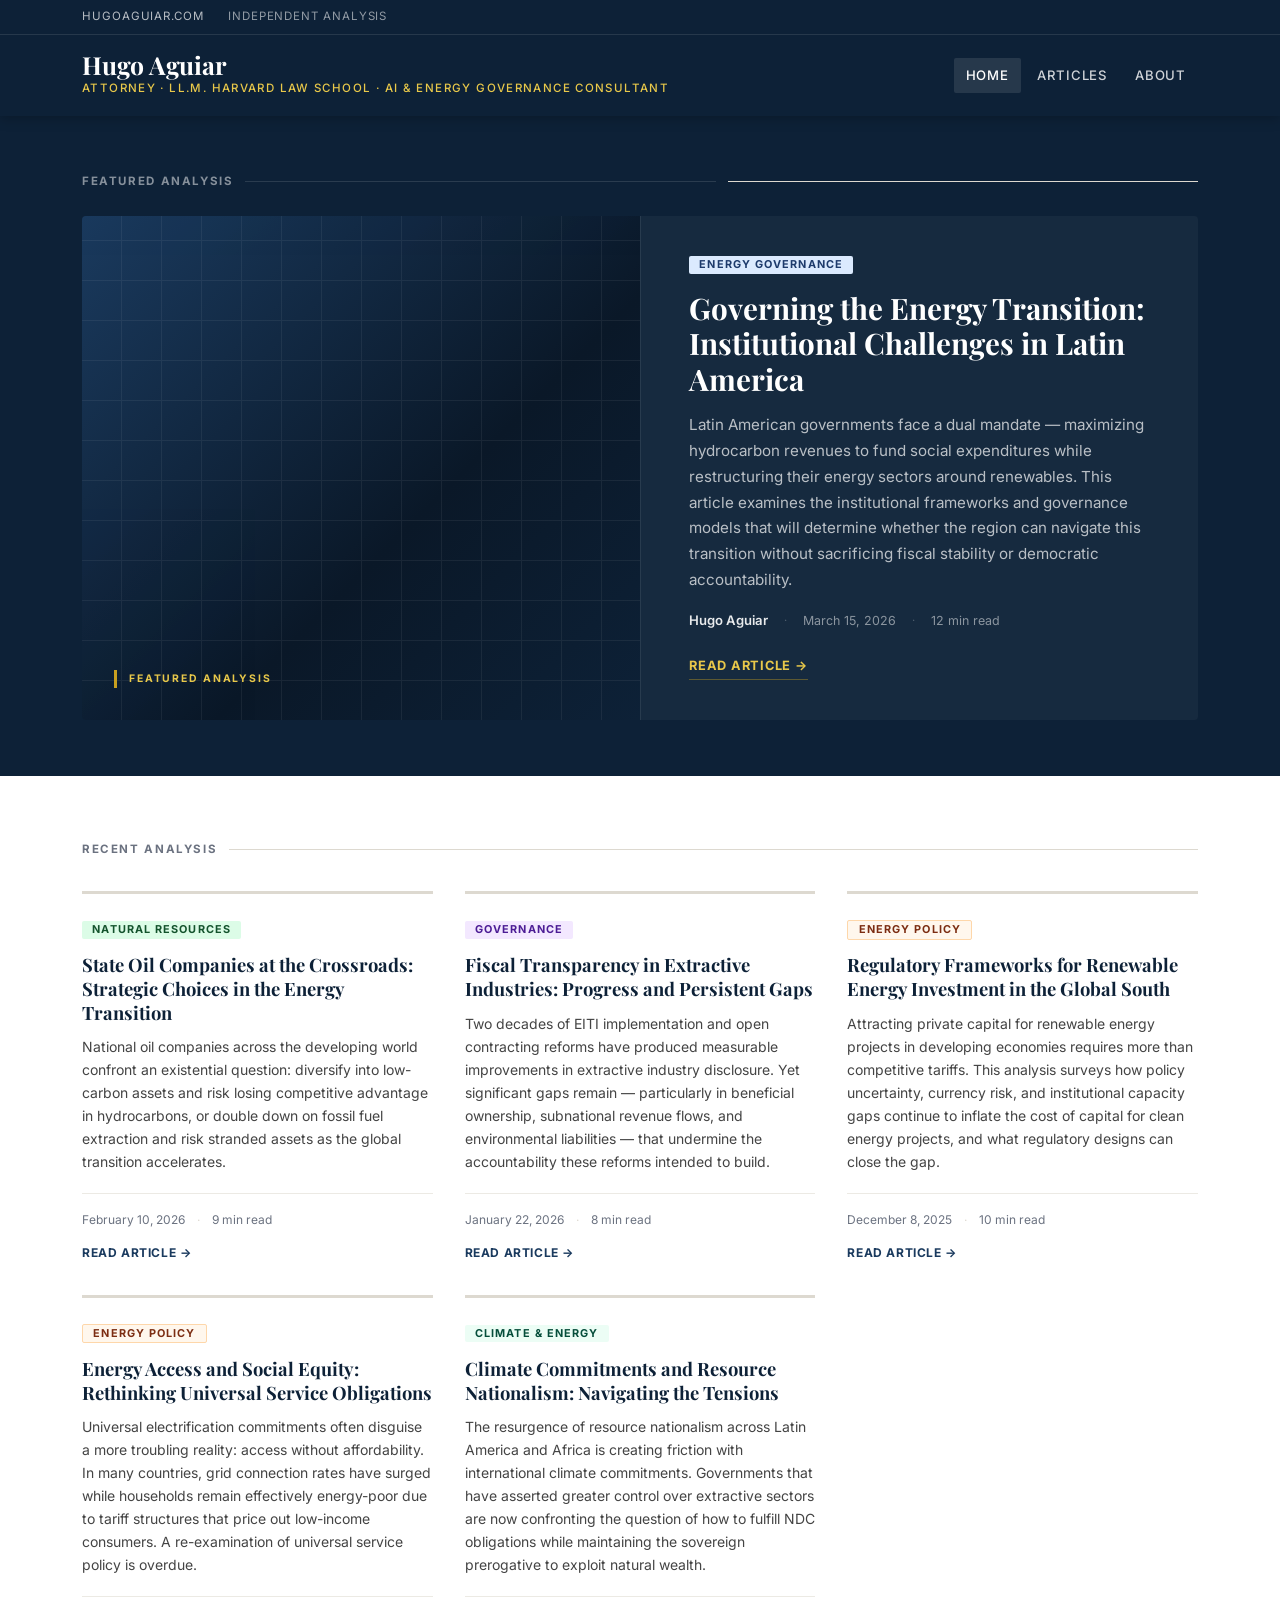
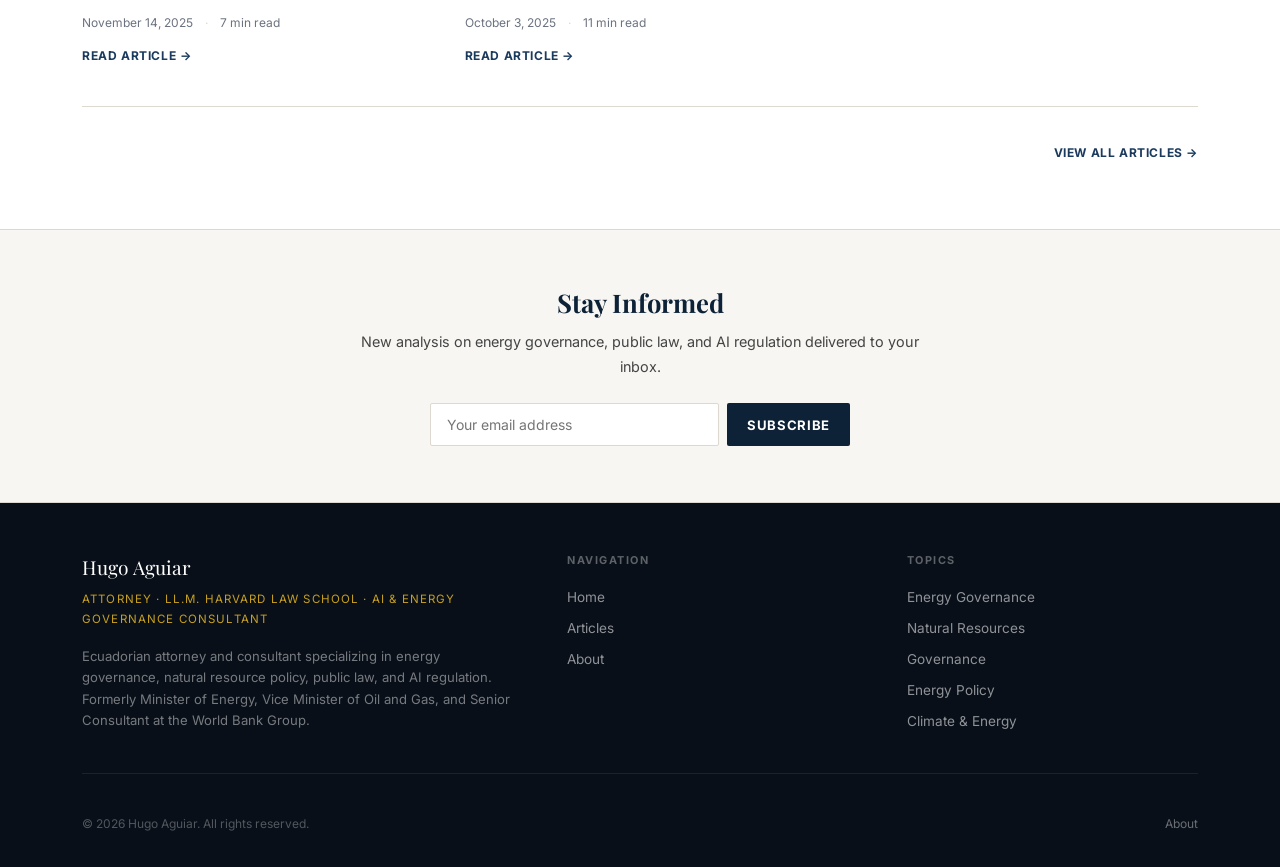
==== index.html @ 031a2bda "Initial publish: Hugo Aguiar policy & energy governance blog Static site with homepage, articles lis" ====
<!DOCTYPE html>
<html lang="en">
<head>
  <meta charset="UTF-8">
  <meta name="viewport" content="width=device-width, initial-scale=1.0">
  <meta name="description" content="Hugo Aguiar — Ecuadorian attorney and consultant specializing in energy governance, natural resource policy, public law, and AI regulation. LL.M. Harvard Law School. Formerly Minister of Energy of Ecuador and Senior Consultant at the World Bank Group.">
  <meta name="author" content="Hugo Aguiar">

  <!-- Open Graph -->
  <meta property="og:title" content="Hugo Aguiar — Attorney | AI & Energy Governance Consultant">
  <meta property="og:description" content="Research and analysis on energy governance, natural resource policy, public law, and AI regulation.">
  <meta property="og:type" content="website">

  <title>Hugo Aguiar — Attorney | AI &amp; Energy Governance Consultant</title>

  <!-- Fonts -->
  <link rel="preconnect" href="https://fonts.googleapis.com">
  <link rel="preconnect" href="https://fonts.gstatic.com" crossorigin>
  <link href="https://fonts.googleapis.com/css2?family=Playfair+Display:ital,wght@0,400;0,700;1,400&family=Inter:wght@400;500;600;700&display=swap" rel="stylesheet">

  <link rel="stylesheet" href="css/style.css">
</head>
<body>

  <a href="#main-content" class="skip-link">Skip to main content</a>

  <!-- ======================================================
       HEADER
       ====================================================== -->
  <header class="site-header" role="banner">

    <div class="header-topbar">
      <div class="container">
        <div class="topbar-left">
          <span class="topbar-domain">hugoaguiar.com</span>
          <span>Independent Analysis</span>
        </div>
      </div>
    </div>

    <div class="header-main">
      <div class="container">
        <div class="site-branding">
          <a href="index.html" class="site-name">Hugo Aguiar</a>
          <span class="site-tagline">Attorney · LL.M. Harvard Law School · AI &amp; Energy Governance Consultant</span>
        </div>

        <button class="menu-toggle" aria-label="Open menu" aria-expanded="false">
          <span></span><span></span><span></span>
        </button>

        <nav class="main-nav" role="navigation" aria-label="Main navigation">
          <a href="index.html" class="active" aria-current="page">Home</a>
          <a href="articles.html">Articles</a>
          <a href="about.html">About</a>
        </nav>
      </div>
    </div>

  </header>

  <!-- ======================================================
       MAIN CONTENT
       ====================================================== -->
  <main id="main-content">

    <!-- Featured Article -->
    <section class="featured-section" aria-label="Featured analysis">
      <div class="container">

        <div class="section-eyebrow" style="margin-bottom: 1.5rem;">
          <span class="section-label" style="color: rgba(255,255,255,0.5);">Featured Analysis</span>
          <span style="flex:1; height:1px; background: rgba(255,255,255,0.12); display:block;"></span>
        </div>

        <div id="featured-article-slot"></div>

      </div>
    </section>

    <!-- Recent Articles -->
    <section class="recent-section" aria-label="Recent analysis">
      <div class="container">

        <div class="section-eyebrow">
          <span class="section-label">Recent Analysis</span>
        </div>

        <div class="articles-grid" id="recent-articles-slot"></div>

        <div style="text-align: right; margin-top: 2.5rem; padding-top: 1.5rem; border-top: 1px solid var(--border);">
          <a href="articles.html" class="card-read-more">View all articles →</a>
        </div>

      </div>
    </section>

    <!-- CTA -->
    <section class="cta-section" aria-label="Newsletter subscription">
      <div class="container">
        <div class="cta-inner">
          <h2>Stay Informed</h2>
          <p>New analysis on energy governance, public law, and AI regulation delivered to your inbox.</p>
          <form class="cta-form" id="cta-form" novalidate aria-label="Subscribe">
            <input
              type="email"
              class="cta-input"
              placeholder="Your email address"
              required
              autocomplete="email"
            >
            <button type="submit" class="cta-submit">Subscribe</button>
          </form>
        </div>
      </div>
    </section>

  </main>

  <!-- ======================================================
       FOOTER
       ====================================================== -->
  <footer class="site-footer" role="contentinfo">
    <div class="container">
      <div class="footer-grid">

        <div>
          <div class="footer-brand-name">Hugo Aguiar</div>
          <div class="footer-brand-tagline">Attorney · LL.M. Harvard Law School · AI &amp; Energy Governance Consultant</div>
          <p class="footer-brand-desc">
            Ecuadorian attorney and consultant specializing in energy governance, natural resource policy, public law, and AI regulation. Formerly Minister of Energy, Vice Minister of Oil and Gas, and Senior Consultant at the World Bank Group.
          </p>
        </div>

        <div>
          <div class="footer-col-title">Navigation</div>
          <nav class="footer-links" aria-label="Footer navigation">
            <a href="index.html">Home</a>
            <a href="articles.html">Articles</a>
            <a href="about.html">About</a>
          </nav>
        </div>

        <div>
          <div class="footer-col-title">Topics</div>
          <nav class="footer-links" aria-label="Topic links">
            <a href="articles.html">Energy Governance</a>
            <a href="articles.html">Natural Resources</a>
            <a href="articles.html">Governance</a>
            <a href="articles.html">Energy Policy</a>
            <a href="articles.html">Climate &amp; Energy</a>
          </nav>
        </div>

      </div>

      <div class="footer-bottom">
        <span>© 2026 Hugo Aguiar. All rights reserved.</span>
        <span><a href="about.html">About</a></span>
      </div>
    </div>
  </footer>

  <script src="js/main.js"></script>
</body>
</html>
---- css/style.css ----
/* ============================================================
   HUGO AGUIAR — Policy & Energy Governance
   Stylesheet — Think Tank Publication Style
   ============================================================ */

/* ---- Google Fonts are loaded in HTML ---- */

/* ---- Custom Properties ---- */
:root {
  --navy:         #0d2137;
  --navy-mid:     #1a3a5e;
  --navy-light:   #2a5080;
  --gold:         #c8a020;
  --gold-light:   #e8c84a;
  --text:         #1c1c1c;
  --text-mid:     #444;
  --text-light:   #6b7280;
  --bg:           #ffffff;
  --bg-warm:      #f7f6f2;
  --bg-pale:      #f0ede6;
  --border:       #ddd9d0;
  --border-light: #eceae4;

  --font-serif: 'Playfair Display', Georgia, 'Times New Roman', serif;
  --font-sans:  'Inter', -apple-system, BlinkMacSystemFont, 'Segoe UI', Helvetica, Arial, sans-serif;

  --max-w:   1180px;
  --r:       2px;
  --trans:   0.2s ease;
}

/* ---- Reset ---- */
*, *::before, *::after { box-sizing: border-box; margin: 0; padding: 0; }
html { font-size: 16px; scroll-behavior: smooth; -webkit-text-size-adjust: 100%; }
img, video { max-width: 100%; display: block; }
a { color: inherit; text-decoration: none; }
button { cursor: pointer; border: none; background: none; font: inherit; }
ul, ol { list-style: none; }

/* ---- Base Typography ---- */
body {
  font-family: var(--font-sans);
  font-size: 1rem;
  line-height: 1.7;
  color: var(--text);
  background: var(--bg);
}

h1, h2, h3, h4, h5 {
  font-family: var(--font-serif);
  line-height: 1.25;
  color: var(--navy);
  font-weight: 700;
}

p { margin-bottom: 1em; }
p:last-child { margin-bottom: 0; }

/* ---- Layout ---- */
.container {
  max-width: var(--max-w);
  margin-inline: auto;
  padding-inline: 2rem;
}

/* ---- Skip Link ---- */
.skip-link {
  position: absolute;
  top: -999px;
  left: 0;
  padding: 0.5rem 1rem;
  background: var(--gold);
  color: var(--navy);
  font-weight: 700;
  z-index: 9999;
}
.skip-link:focus { top: 0; }


/* ============================================================
   HEADER
   ============================================================ */

.site-header {
  background: var(--navy);
  color: #fff;
  position: sticky;
  top: 0;
  z-index: 100;
  box-shadow: 0 2px 12px rgba(0,0,0,0.25);
}

/* -- top bar -- */
.header-topbar {
  border-bottom: 1px solid rgba(255,255,255,0.1);
  padding: 0.45rem 0;
  font-size: 0.72rem;
  letter-spacing: 0.08em;
  text-transform: uppercase;
  color: rgba(255,255,255,0.55);
}

.header-topbar .container {
  display: flex;
  align-items: center;
  justify-content: space-between;
  gap: 1rem;
}

.topbar-left { display: flex; align-items: center; gap: 1.5rem; }

.topbar-domain { color: rgba(255,255,255,0.7); }

/* -- main header row -- */
.header-main {
  padding: 1.1rem 0;
}

.header-main .container {
  display: flex;
  align-items: center;
  justify-content: space-between;
  gap: 2rem;
}

.site-branding {
  display: flex;
  flex-direction: column;
  gap: 0.1rem;
}

.site-name {
  font-family: var(--font-serif);
  font-size: 1.55rem;
  font-weight: 700;
  color: #fff;
  letter-spacing: -0.01em;
  line-height: 1;
}

.site-tagline {
  font-size: 0.72rem;
  letter-spacing: 0.12em;
  text-transform: uppercase;
  color: var(--gold-light);
  font-weight: 500;
}

/* -- nav -- */
.main-nav { display: flex; align-items: center; gap: 0.25rem; }

.main-nav a {
  font-size: 0.82rem;
  font-weight: 500;
  letter-spacing: 0.06em;
  text-transform: uppercase;
  color: rgba(255,255,255,0.8);
  padding: 0.4rem 0.75rem;
  border-radius: var(--r);
  transition: color var(--trans), background var(--trans);
}

.main-nav a:hover,
.main-nav a.active {
  color: #fff;
  background: rgba(255,255,255,0.1);
}

/* -- language toggle -- */
.lang-toggle {
  display: flex;
  align-items: center;
  gap: 0.1rem;
  border: 1px solid rgba(255,255,255,0.25);
  border-radius: 20px;
  padding: 0.15rem 0.2rem;
}

.lang-btn {
  font-size: 0.72rem;
  font-weight: 600;
  letter-spacing: 0.06em;
  text-transform: uppercase;
  color: rgba(255,255,255,0.55);
  padding: 0.2rem 0.55rem;
  border-radius: 16px;
  transition: all var(--trans);
}

.lang-btn.active {
  background: var(--gold);
  color: var(--navy);
}

.lang-btn:hover:not(.active) {
  color: #fff;
}

/* -- mobile menu toggle -- */
.menu-toggle {
  display: none;
  flex-direction: column;
  gap: 4px;
  padding: 0.4rem;
}

.menu-toggle span {
  display: block;
  width: 22px;
  height: 2px;
  background: rgba(255,255,255,0.8);
  border-radius: 2px;
  transition: all var(--trans);
}

/* ============================================================
   CATEGORY BADGES
   ============================================================ */

.cat-badge {
  display: inline-block;
  font-size: 0.68rem;
  font-weight: 700;
  letter-spacing: 0.1em;
  text-transform: uppercase;
  padding: 0.22rem 0.65rem;
  border-radius: 2px;
  line-height: 1;
}

.cat-energy    { background: #dbeafe; color: #1d3a6b; }
.cat-resources { background: #dcfce7; color: #14532d; }
.cat-governance{ background: #f3e8ff; color: #4c1d95; }
.cat-policy    { background: #fff7ed; color: #7c2d12; border: 1px solid #fed7aa; }
.cat-climate   { background: #ecfdf5; color: #064e3b; }


/* ============================================================
   SECTION CHROME
   ============================================================ */

.section-eyebrow {
  display: flex;
  align-items: center;
  gap: 0.75rem;
  margin-bottom: 2rem;
}

.section-eyebrow::after {
  content: '';
  flex: 1;
  height: 1px;
  background: var(--border);
}

.section-label {
  font-size: 0.72rem;
  font-weight: 700;
  letter-spacing: 0.14em;
  text-transform: uppercase;
  color: var(--text-light);
}


/* ============================================================
   FEATURED ARTICLE — homepage hero
   ============================================================ */

.featured-section {
  background: var(--navy);
  color: #fff;
  padding: 3.5rem 0;
}

.featured-article {
  display: grid;
  grid-template-columns: 1fr 1fr;
  gap: 0;
  border-radius: 4px;
  overflow: hidden;
  min-height: 400px;
}

.featured-image {
  background: linear-gradient(135deg, #1a3a5e 0%, #0a1828 60%, #0d2137 100%);
  position: relative;
  min-height: 320px;
  display: flex;
  align-items: flex-end;
  padding: 2rem;
}

.featured-image-pattern {
  position: absolute;
  inset: 0;
  opacity: 0.06;
  background-image:
    repeating-linear-gradient(0deg, transparent, transparent 39px, rgba(255,255,255,1) 39px, rgba(255,255,255,1) 40px),
    repeating-linear-gradient(90deg, transparent, transparent 39px, rgba(255,255,255,1) 39px, rgba(255,255,255,1) 40px);
}

.featured-image-label {
  position: relative;
  z-index: 1;
  font-size: 0.65rem;
  font-weight: 700;
  letter-spacing: 0.18em;
  text-transform: uppercase;
  color: var(--gold-light);
  border-left: 3px solid var(--gold);
  padding-left: 0.75rem;
}

.featured-content {
  background: rgba(255,255,255,0.04);
  border-left: 1px solid rgba(255,255,255,0.08);
  padding: 2.5rem 3rem;
  display: flex;
  flex-direction: column;
  justify-content: center;
  gap: 1rem;
}

.featured-content .cat-badge {
  align-self: flex-start;
}

.featured-title {
  font-family: var(--font-serif);
  font-size: 1.85rem;
  color: #fff;
  line-height: 1.2;
  font-weight: 700;
}

.featured-title a {
  color: #fff;
  transition: color var(--trans);
}

.featured-title a:hover { color: var(--gold-light); }

.featured-excerpt {
  font-size: 0.95rem;
  color: rgba(255,255,255,0.7);
  line-height: 1.7;
  margin: 0;
}

.article-meta {
  display: flex;
  align-items: center;
  gap: 1rem;
  flex-wrap: wrap;
}

.meta-author {
  font-weight: 600;
  font-size: 0.82rem;
  color: rgba(255,255,255,0.9);
}

.meta-date,
.meta-read {
  font-size: 0.78rem;
  color: rgba(255,255,255,0.5);
}

.meta-sep {
  color: rgba(255,255,255,0.25);
  font-size: 0.7rem;
}

.btn-read {
  align-self: flex-start;
  margin-top: 0.5rem;
  display: inline-flex;
  align-items: center;
  gap: 0.5rem;
  font-size: 0.8rem;
  font-weight: 700;
  letter-spacing: 0.06em;
  text-transform: uppercase;
  color: var(--gold-light);
  border-bottom: 1px solid rgba(200,160,32,0.4);
  padding-bottom: 0.1rem;
  transition: all var(--trans);
}

.btn-read:hover {
  color: #fff;
  border-color: rgba(255,255,255,0.5);
  gap: 0.75rem;
}

/* ============================================================
   RECENT ARTICLES GRID — homepage
   ============================================================ */

.recent-section {
  padding: 4rem 0;
  background: var(--bg);
}

.articles-grid {
  display: grid;
  grid-template-columns: repeat(3, 1fr);
  gap: 2rem;
}

/* ---- Article Card ---- */
.article-card {
  display: flex;
  flex-direction: column;
  border-top: 3px solid var(--border);
  padding-top: 1.25rem;
  transition: border-color var(--trans);
}

.article-card:hover { border-top-color: var(--navy-mid); }

.card-category { margin-bottom: 0.75rem; }

.card-title {
  font-family: var(--font-serif);
  font-size: 1.15rem;
  font-weight: 700;
  line-height: 1.3;
  color: var(--navy);
  margin-bottom: 0.6rem;
  flex: 1;
}

.card-title a { color: inherit; transition: color var(--trans); }
.card-title a:hover { color: var(--navy-mid); }

.card-excerpt {
  font-size: 0.875rem;
  color: var(--text-mid);
  line-height: 1.65;
  margin-bottom: 1.25rem;
  flex: 1;
}

.card-meta {
  display: flex;
  align-items: center;
  gap: 0.75rem;
  font-size: 0.75rem;
  color: var(--text-light);
  margin-top: auto;
  padding-top: 1rem;
  border-top: 1px solid var(--border-light);
}

.card-meta-sep { color: var(--border); }

.card-read-more {
  display: inline-flex;
  align-items: center;
  gap: 0.3rem;
  font-size: 0.75rem;
  font-weight: 700;
  letter-spacing: 0.05em;
  text-transform: uppercase;
  color: var(--navy-mid);
  margin-top: 0.75rem;
  transition: gap var(--trans), color var(--trans);
}

.card-read-more:hover { color: var(--navy); gap: 0.5rem; }

/* ============================================================
   ARTICLES PAGE
   ============================================================ */

.page-header {
  background: var(--navy);
  color: #fff;
  padding: 3rem 0 2.5rem;
  border-bottom: 4px solid var(--gold);
}

.page-header h1 {
  font-family: var(--font-serif);
  font-size: 2.25rem;
  color: #fff;
  margin-bottom: 0.5rem;
}

.page-header-sub {
  font-size: 0.9rem;
  color: rgba(255,255,255,0.6);
}

/* -- Filters -- */
.filters-section {
  background: var(--bg-warm);
  border-bottom: 1px solid var(--border);
  padding: 1rem 0;
  position: sticky;
  top: 64px; /* header height approx */
  z-index: 50;
}

.filters-row {
  display: flex;
  align-items: center;
  gap: 0.5rem;
  flex-wrap: wrap;
}

.filter-label {
  font-size: 0.72rem;
  font-weight: 700;
  letter-spacing: 0.1em;
  text-transform: uppercase;
  color: var(--text-light);
  margin-right: 0.25rem;
}

.filter-btn {
  font-size: 0.75rem;
  font-weight: 600;
  padding: 0.3rem 0.85rem;
  border: 1px solid var(--border);
  border-radius: 20px;
  color: var(--text-mid);
  background: var(--bg);
  transition: all var(--trans);
}

.filter-btn:hover,
.filter-btn.active {
  background: var(--navy);
  border-color: var(--navy);
  color: #fff;
}

/* -- Full articles list -- */
.articles-list-section {
  padding: 3rem 0 5rem;
}

.articles-list {
  display: flex;
  flex-direction: column;
  gap: 0;
}

.article-list-item {
  display: grid;
  grid-template-columns: auto 1fr auto;
  gap: 1.5rem 2rem;
  padding: 2rem 0;
  border-bottom: 1px solid var(--border-light);
  align-items: start;
  transition: background var(--trans);
}

.article-list-item:first-child { border-top: 1px solid var(--border-light); }

.article-list-item:hover { background: var(--bg-warm); margin-inline: -1rem; padding-inline: 1rem; }

.list-item-num {
  font-size: 0.7rem;
  font-weight: 700;
  color: var(--border);
  padding-top: 0.2rem;
  min-width: 1.5rem;
  font-variant-numeric: tabular-nums;
}

.list-item-body { display: flex; flex-direction: column; gap: 0.5rem; }

.list-item-title {
  font-family: var(--font-serif);
  font-size: 1.25rem;
  font-weight: 700;
  color: var(--navy);
  line-height: 1.3;
}

.list-item-title a { color: inherit; transition: color var(--trans); }
.list-item-title a:hover { color: var(--navy-mid); }

.list-item-excerpt {
  font-size: 0.875rem;
  color: var(--text-mid);
  line-height: 1.6;
}

.list-item-meta {
  display: flex;
  align-items: center;
  gap: 0.75rem;
  font-size: 0.75rem;
  color: var(--text-light);
}

.list-item-action {
  display: flex;
  flex-direction: column;
  align-items: flex-end;
  gap: 0.5rem;
  padding-top: 0.2rem;
}

/* ============================================================
   ABOUT PAGE
   ============================================================ */

.about-section {
  padding: 4rem 0 5rem;
}

.about-grid {
  display: grid;
  grid-template-columns: 280px 1fr;
  gap: 4rem;
  align-items: start;
}

.about-sidebar {}

.about-photo-placeholder {
  width: 100%;
  aspect-ratio: 3/4;
  background: linear-gradient(145deg, var(--navy) 0%, var(--navy-mid) 100%);
  border-radius: var(--r);
  display: flex;
  align-items: flex-end;
  justify-content: center;
  padding: 1.5rem;
  margin-bottom: 1.5rem;
  position: relative;
  overflow: hidden;
}

.about-photo-placeholder::before {
  content: '';
  position: absolute;
  inset: 0;
  background-image: repeating-linear-gradient(
    45deg,
    transparent,
    transparent 10px,
    rgba(255,255,255,0.02) 10px,
    rgba(255,255,255,0.02) 11px
  );
}

.about-photo-initials {
  position: relative;
  font-family: var(--font-serif);
  font-size: 3rem;
  font-weight: 700;
  color: rgba(255,255,255,0.2);
  letter-spacing: 0.05em;
}

.about-contact-card {
  background: var(--bg-warm);
  border: 1px solid var(--border);
  border-radius: var(--r);
  padding: 1.25rem;
  font-size: 0.85rem;
}

.about-contact-card h4 {
  font-size: 0.7rem;
  letter-spacing: 0.1em;
  text-transform: uppercase;
  color: var(--text-light);
  font-family: var(--font-sans);
  font-weight: 700;
  margin-bottom: 1rem;
}

.contact-item {
  display: flex;
  align-items: flex-start;
  gap: 0.6rem;
  margin-bottom: 0.7rem;
  color: var(--text-mid);
  font-size: 0.82rem;
}

.contact-item:last-child { margin-bottom: 0; }

.contact-icon {
  color: var(--navy-light);
  flex-shrink: 0;
  margin-top: 0.1rem;
}

.about-main {}

.about-name {
  font-size: 2.5rem;
  margin-bottom: 0.25rem;
}

.about-title-line {
  font-size: 0.9rem;
  color: var(--text-light);
  font-family: var(--font-sans);
  font-weight: 400;
  margin-bottom: 2rem;
  padding-bottom: 2rem;
  border-bottom: 1px solid var(--border);
}

.about-title-line strong { color: var(--navy-mid); font-weight: 600; }

.about-bio p {
  font-size: 1.05rem;
  line-height: 1.8;
  color: var(--text);
  margin-bottom: 1.25rem;
}

.about-section-title {
  font-family: var(--font-serif);
  font-size: 1.35rem;
  color: var(--navy);
  margin-top: 2.5rem;
  margin-bottom: 1rem;
  padding-top: 2rem;
  border-top: 1px solid var(--border);
}

.research-interests {
  display: grid;
  grid-template-columns: 1fr 1fr;
  gap: 0.5rem;
  margin-bottom: 1.5rem;
}

.interest-item {
  display: flex;
  align-items: flex-start;
  gap: 0.6rem;
  font-size: 0.9rem;
  color: var(--text-mid);
}

.interest-dot {
  width: 6px;
  height: 6px;
  border-radius: 50%;
  background: var(--gold);
  flex-shrink: 0;
  margin-top: 0.45rem;
}

.publications-list {
  display: flex;
  flex-direction: column;
  gap: 1.25rem;
}

.pub-item {
  padding: 1.1rem 1.25rem;
  background: var(--bg-warm);
  border-left: 3px solid var(--navy-mid);
  border-radius: 0 var(--r) var(--r) 0;
}

.pub-title {
  font-family: var(--font-serif);
  font-size: 0.95rem;
  font-weight: 700;
  color: var(--navy);
  margin-bottom: 0.25rem;
}

.pub-meta {
  font-size: 0.78rem;
  color: var(--text-light);
}

.pub-meta em { font-style: italic; color: var(--text-mid); }


/* ============================================================
   NEWSLETTER / CTA SECTION
   ============================================================ */

.cta-section {
  background: var(--bg-warm);
  border-top: 1px solid var(--border);
  border-bottom: 1px solid var(--border);
  padding: 3.5rem 0;
}

.cta-inner {
  max-width: 600px;
  margin-inline: auto;
  text-align: center;
}

.cta-inner h2 {
  font-size: 1.6rem;
  margin-bottom: 0.75rem;
}

.cta-inner p {
  font-size: 0.9rem;
  color: var(--text-mid);
  margin-bottom: 1.5rem;
}

.cta-form {
  display: flex;
  gap: 0.5rem;
  max-width: 420px;
  margin-inline: auto;
}

.cta-input {
  flex: 1;
  padding: 0.65rem 1rem;
  border: 1px solid var(--border);
  border-radius: var(--r);
  font-family: var(--font-sans);
  font-size: 0.875rem;
  color: var(--text);
  background: var(--bg);
  outline: none;
  transition: border-color var(--trans);
}

.cta-input:focus { border-color: var(--navy-mid); }

.cta-submit {
  padding: 0.65rem 1.25rem;
  background: var(--navy);
  color: #fff;
  font-size: 0.82rem;
  font-weight: 700;
  letter-spacing: 0.05em;
  text-transform: uppercase;
  border-radius: var(--r);
  transition: background var(--trans);
  white-space: nowrap;
}

.cta-submit:hover { background: var(--navy-mid); }


/* ============================================================
   FOOTER
   ============================================================ */

.site-footer {
  background: #080f18;
  color: rgba(255,255,255,0.55);
  padding: 3rem 0 2rem;
}

.footer-grid {
  display: grid;
  grid-template-columns: 1.5fr 1fr 1fr;
  gap: 3rem;
  margin-bottom: 2.5rem;
  padding-bottom: 2.5rem;
  border-bottom: 1px solid rgba(255,255,255,0.08);
}

.footer-brand-name {
  font-family: var(--font-serif);
  font-size: 1.2rem;
  color: #fff;
  margin-bottom: 0.4rem;
}

.footer-brand-tagline {
  font-size: 0.72rem;
  letter-spacing: 0.1em;
  text-transform: uppercase;
  color: var(--gold);
  margin-bottom: 1rem;
}

.footer-brand-desc {
  font-size: 0.82rem;
  line-height: 1.65;
  color: rgba(255,255,255,0.45);
}

.footer-col-title {
  font-size: 0.68rem;
  font-weight: 700;
  letter-spacing: 0.14em;
  text-transform: uppercase;
  color: rgba(255,255,255,0.35);
  margin-bottom: 1rem;
}

.footer-links { display: flex; flex-direction: column; gap: 0.5rem; }

.footer-links a {
  font-size: 0.85rem;
  color: rgba(255,255,255,0.55);
  transition: color var(--trans);
}

.footer-links a:hover { color: #fff; }

.footer-bottom {
  display: flex;
  align-items: center;
  justify-content: space-between;
  gap: 1rem;
  font-size: 0.75rem;
  color: rgba(255,255,255,0.3);
  flex-wrap: wrap;
}

.footer-bottom a {
  color: rgba(255,255,255,0.4);
  transition: color var(--trans);
}

.footer-bottom a:hover { color: rgba(255,255,255,0.7); }


/* ============================================================
   UTILITY CLASSES
   ============================================================ */

.visually-hidden {
  position: absolute;
  width: 1px; height: 1px;
  padding: 0; margin: -1px;
  overflow: hidden; clip: rect(0,0,0,0);
  white-space: nowrap; border: 0;
}

.no-results {
  text-align: center;
  padding: 4rem 2rem;
  color: var(--text-light);
  font-size: 0.9rem;
}

[data-hidden] { display: none !important; }


/* ============================================================
   RESPONSIVE
   ============================================================ */

@media (max-width: 1024px) {
  .articles-grid { grid-template-columns: repeat(2, 1fr); }
  .about-grid { grid-template-columns: 220px 1fr; gap: 2.5rem; }
  .footer-grid { grid-template-columns: 1fr 1fr; }
}

@media (max-width: 768px) {
  .container { padding-inline: 1.25rem; }

  /* header */
  .header-main .container {
    flex-wrap: wrap;
    gap: 1rem;
  }

  .site-name { font-size: 1.25rem; }

  .main-nav { display: none; }
  .main-nav.open { display: flex; flex-direction: column; width: 100%; }
  .menu-toggle { display: flex; }

  /* featured */
  .featured-article {
    grid-template-columns: 1fr;
  }

  .featured-image { min-height: 180px; }

  .featured-content {
    padding: 2rem 1.5rem;
  }

  .featured-title { font-size: 1.45rem; }

  /* grids */
  .articles-grid { grid-template-columns: 1fr; gap: 1.5rem; }

  /* articles list */
  .article-list-item {
    grid-template-columns: 1fr;
    gap: 0.75rem;
  }

  .list-item-num { display: none; }
  .list-item-action { align-items: flex-start; flex-direction: row; flex-wrap: wrap; }

  /* about */
  .about-grid { grid-template-columns: 1fr; }
  .about-photo-placeholder { max-width: 200px; aspect-ratio: 1; }
  .about-sidebar { display: flex; align-items: flex-start; gap: 1.5rem; flex-wrap: wrap; }
  .research-interests { grid-template-columns: 1fr; }

  /* footer */
  .footer-grid { grid-template-columns: 1fr; gap: 1.5rem; }
  .cta-form { flex-direction: column; }
}

@media (max-width: 480px) {
  .article-list-item { padding: 1.5rem 0; }
  .page-header h1 { font-size: 1.75rem; }
  .about-name { font-size: 1.9rem; }
}
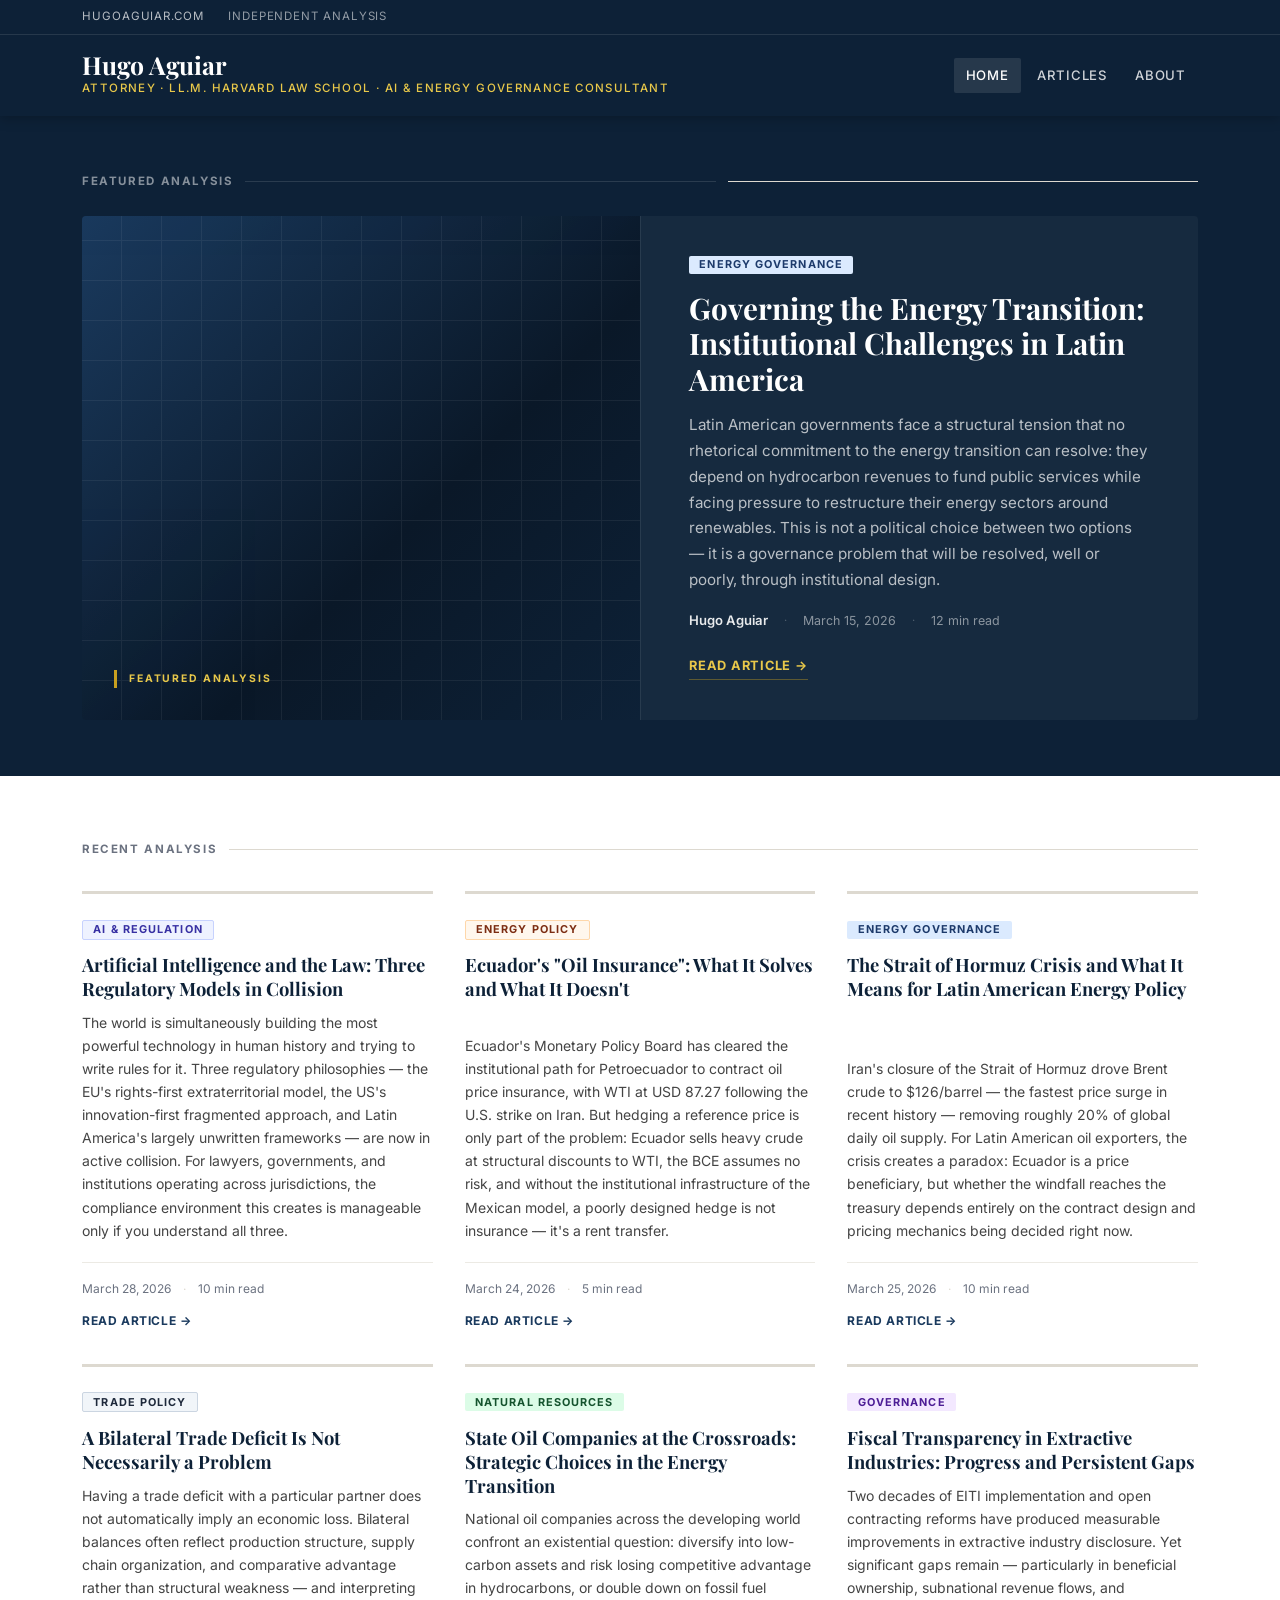
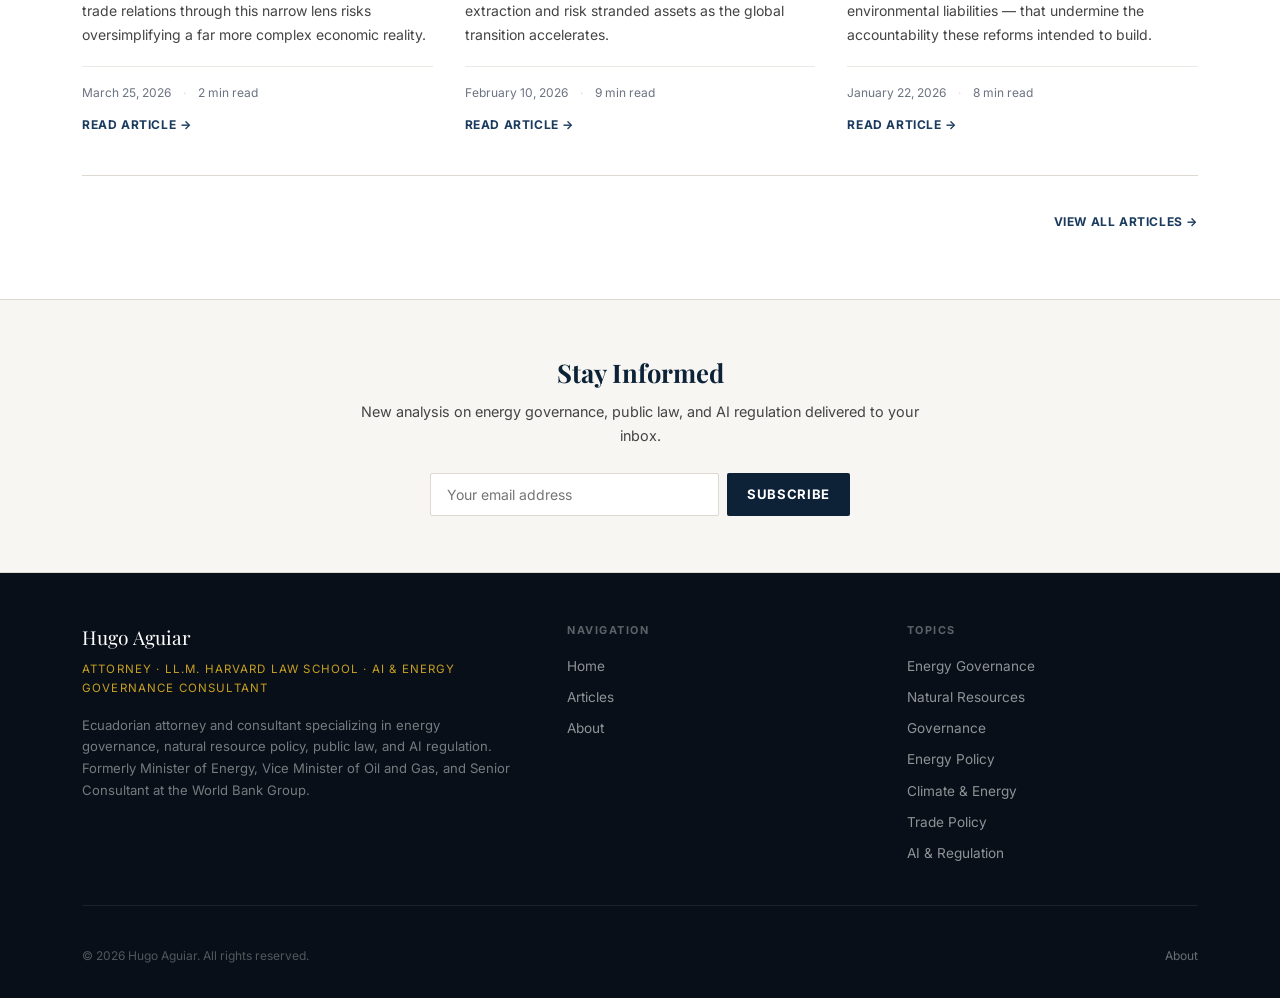
==== commit 41e4b167: "Add article-ai-regulation.html with AI & Regulation category Adds full article on three global AI re" ====
--- a/index.html
+++ b/index.html
@@ -5,6 +5,7 @@
   <meta name="viewport" content="width=device-width, initial-scale=1.0">
   <meta name="description" content="Hugo Aguiar — Ecuadorian attorney and consultant specializing in energy governance, natural resource policy, public law, and AI regulation. LL.M. Harvard Law School. Formerly Minister of Energy of Ecuador and Senior Consultant at the World Bank Group.">
   <meta name="author" content="Hugo Aguiar">
+  <meta name="google-site-verification" content="w9AkcHdSuzBK-Ylo1oLI4u4jG3CRWiZoHXem0gducuA" />
 
   <!-- Open Graph -->
   <meta property="og:title" content="Hugo Aguiar — Attorney | AI & Energy Governance Consultant">
@@ -149,6 +150,8 @@
             <a href="articles.html">Governance</a>
             <a href="articles.html">Energy Policy</a>
             <a href="articles.html">Climate &amp; Energy</a>
+            <a href="articles.html">Trade Policy</a>
+            <a href="articles.html">AI &amp; Regulation</a>
           </nav>
         </div>
 
--- a/css/style.css
+++ b/css/style.css
@@ -233,6 +233,8 @@
 .cat-governance{ background: #f3e8ff; color: #4c1d95; }
 .cat-policy    { background: #fff7ed; color: #7c2d12; border: 1px solid #fed7aa; }
 .cat-climate   { background: #ecfdf5; color: #064e3b; }
+.cat-trade     { background: #f1f5f9; color: #1e293b; border: 1px solid #cbd5e1; }
+.cat-ai        { background: #eef2ff; color: #3730a3; border: 1px solid #c7d2fe; }
 
 
 /* ============================================================
@@ -949,6 +951,101 @@
 
 
 /* ============================================================
+   ARTICLE PAGE
+   ============================================================ */
+
+.article-page-header {
+  background: var(--navy);
+  color: #fff;
+  padding: 3rem 0 2.5rem;
+  border-bottom: 4px solid var(--gold);
+}
+
+.article-page-header-inner {
+  max-width: 760px;
+  display: flex;
+  flex-direction: column;
+  gap: 1rem;
+}
+
+.article-page-title {
+  font-family: var(--font-serif);
+  font-size: 2.4rem;
+  font-weight: 700;
+  color: #fff;
+  line-height: 1.2;
+}
+
+.article-page-meta {
+  display: flex;
+  align-items: center;
+  gap: 0.75rem;
+  flex-wrap: wrap;
+  font-size: 0.82rem;
+  color: rgba(255,255,255,0.55);
+}
+
+.article-page-meta .meta-author { color: rgba(255,255,255,0.85); font-weight: 600; }
+.article-page-meta .meta-sep   { color: rgba(255,255,255,0.25); }
+
+.article-back {
+  display: inline-flex;
+  align-items: center;
+  gap: 0.4rem;
+  font-size: 0.75rem;
+  font-weight: 600;
+  letter-spacing: 0.06em;
+  text-transform: uppercase;
+  color: rgba(255,255,255,0.45);
+  margin-bottom: 1.5rem;
+  transition: color var(--trans);
+}
+.article-back:hover { color: rgba(255,255,255,0.85); }
+
+/* Article body */
+.article-body-section {
+  padding: 3.5rem 0 5rem;
+}
+
+.article-body-inner {
+  max-width: 720px;
+}
+
+.article-body-inner p {
+  font-size: 1.05rem;
+  line-height: 1.85;
+  color: var(--text);
+  margin-bottom: 1.5rem;
+}
+
+.article-lead {
+  font-size: 1.15rem !important;
+  line-height: 1.8 !important;
+  color: var(--text) !important;
+  font-weight: 400;
+}
+
+.article-section-heading {
+  font-family: var(--font-sans);
+  font-size: 0.72rem;
+  font-weight: 700;
+  letter-spacing: 0.18em;
+  text-transform: uppercase;
+  color: var(--navy-mid);
+  margin-top: 2.75rem;
+  margin-bottom: 1rem;
+  padding-left: 0.75rem;
+  border-left: 3px solid var(--gold);
+}
+
+@media (max-width: 768px) {
+  .article-page-title  { font-size: 1.75rem; }
+  .article-body-inner p { font-size: 1rem; }
+  .article-lead         { font-size: 1.05rem !important; }
+}
+
+
+/* ============================================================
    RESPONSIVE
    ============================================================ */
 
